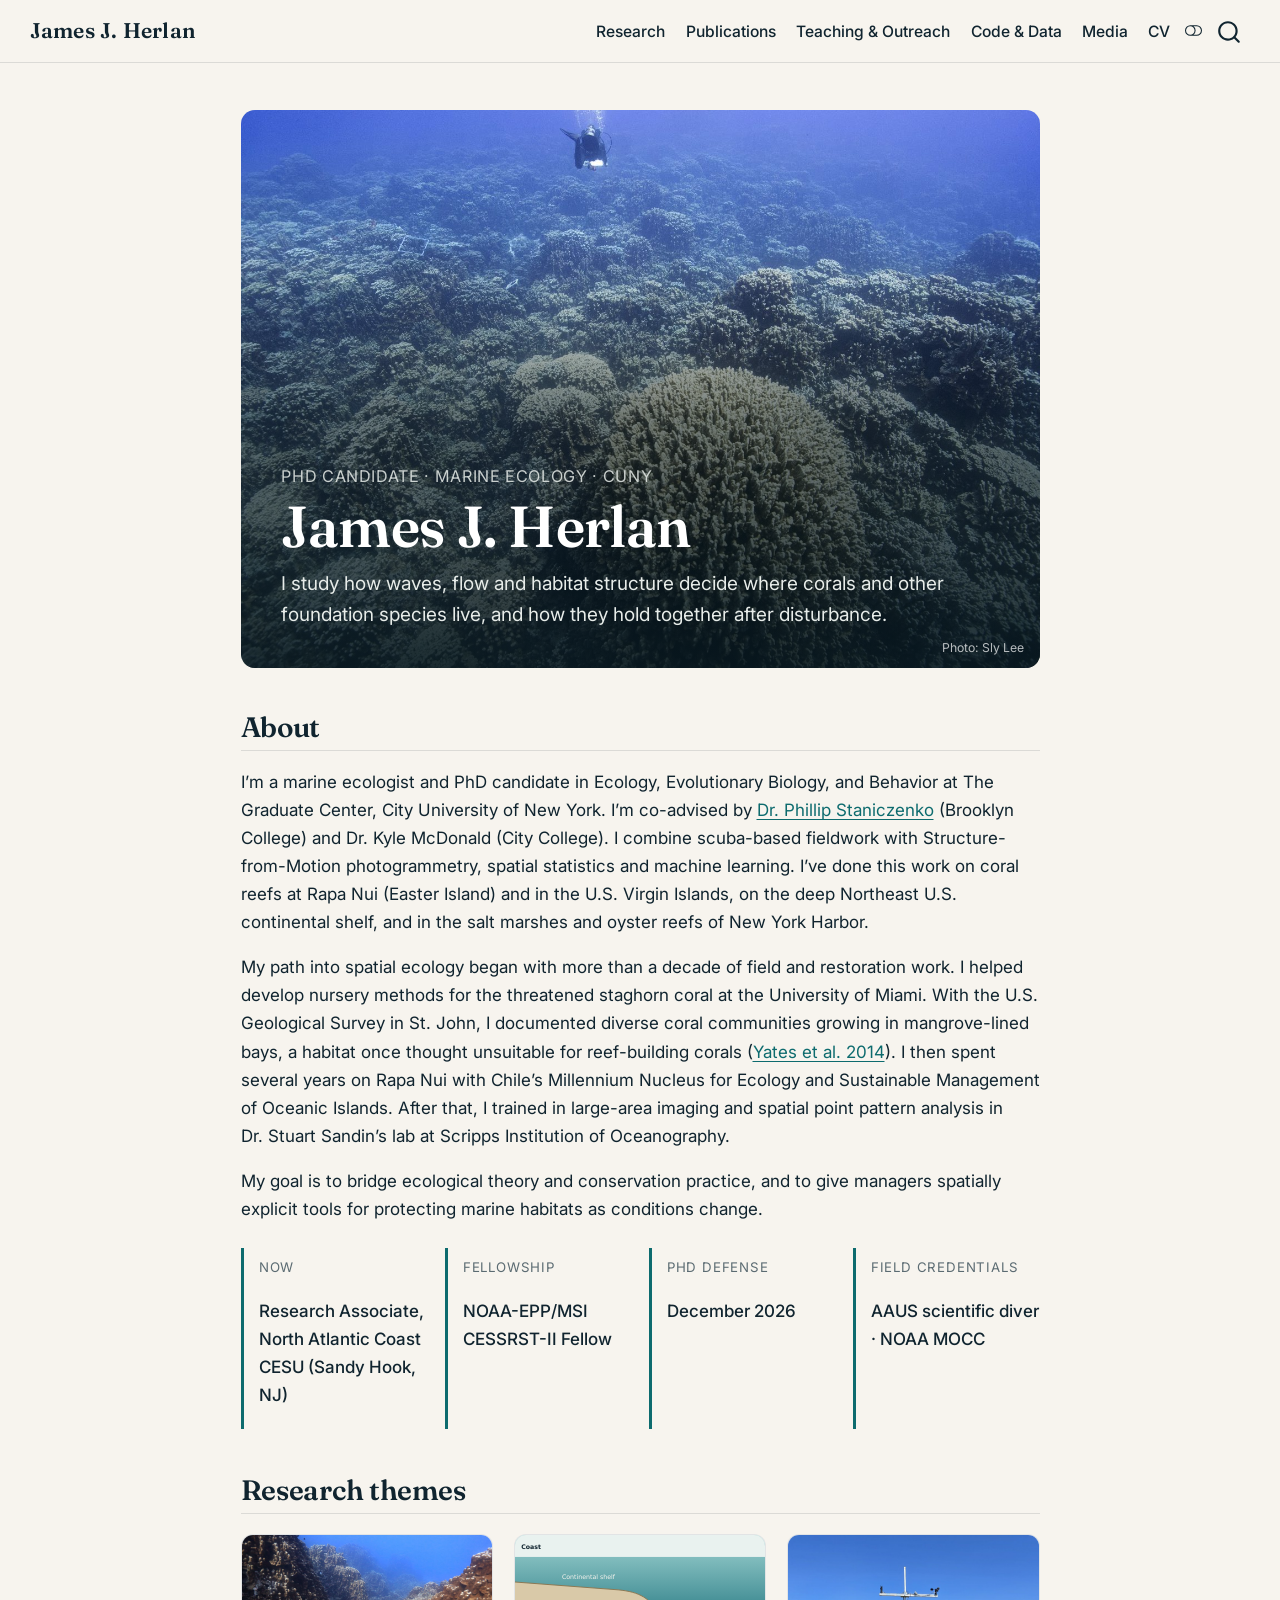
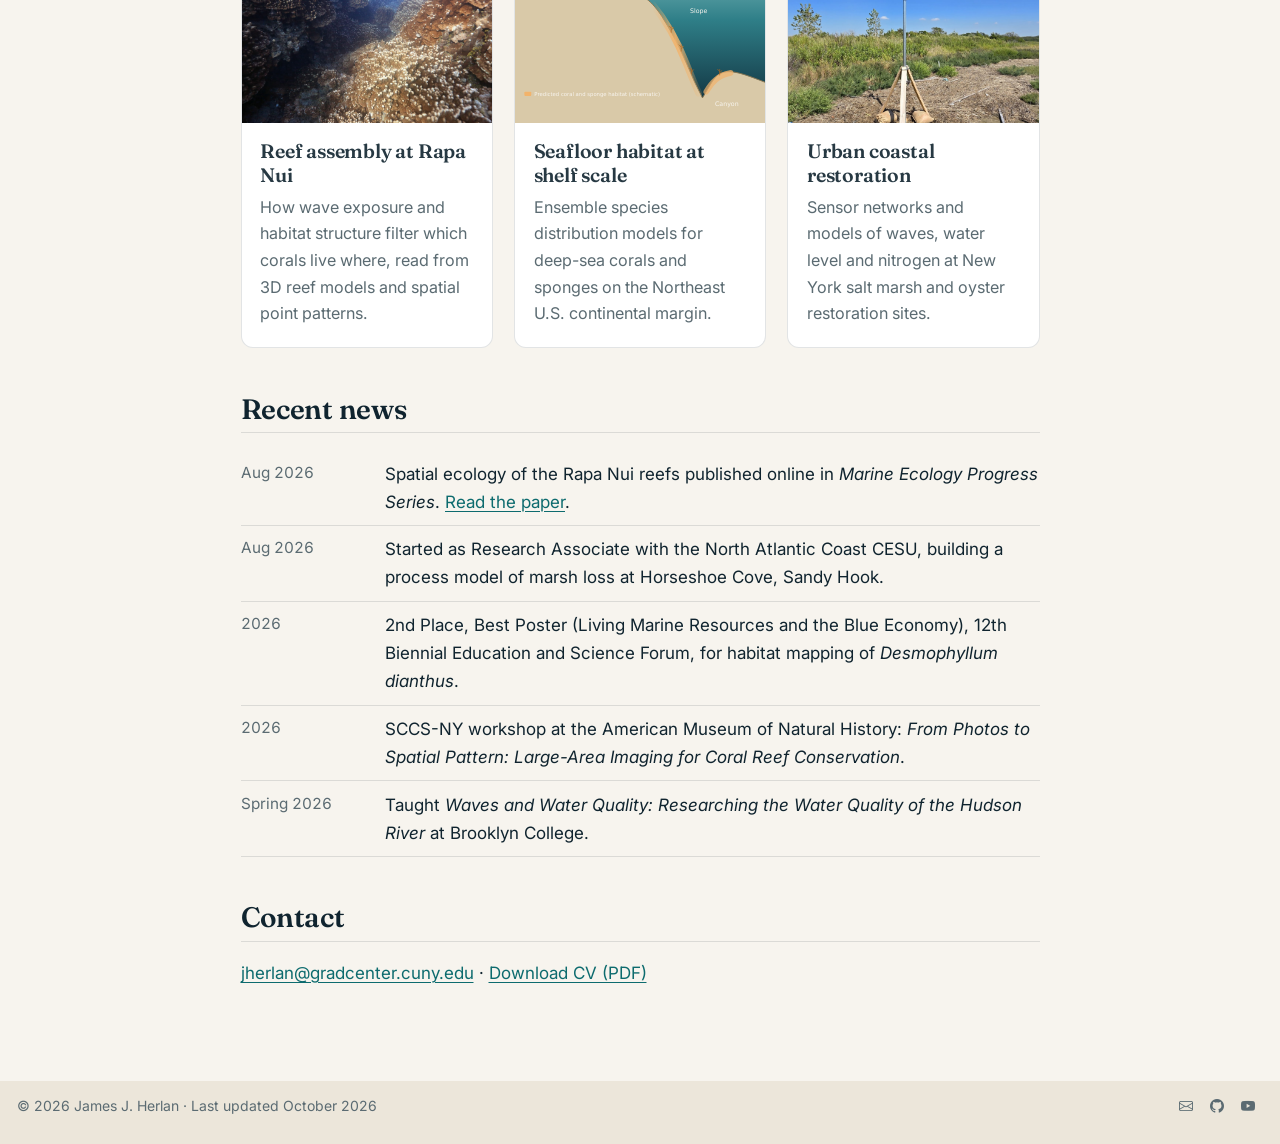
==== index.html @ 5a849c11 "Built site for gh-pages" ====
<!DOCTYPE html>
<html xmlns="http://www.w3.org/1999/xhtml" lang="en" xml:lang="en"><head>

<meta charset="utf-8">
<meta name="generator" content="quarto-1.10.19">

<meta name="viewport" content="width=device-width, initial-scale=1.0, user-scalable=yes">

<meta name="description" content="Marine ecologist studying how waves, flow and habitat structure shape coral reefs, deep-sea habitats and urban coastal wetlands.">

<title>James J. Herlan · Marine Ecologist – James J. Herlan</title>
<style>
/* Default styles provided by pandoc.
** See https://pandoc.org/MANUAL.html#variables-for-html for config info.
*/
span.smallcaps{font-variant: small-caps;}
div.columns{display: flex; gap: 1.5em;}
div.column{flex: auto;}
@media screen {
div.columns{gap: min(4vw, 1.5em);}
div.column{overflow-x: auto;}
}
div.hanging-indent{margin-left: 1.5em; text-indent: -1.5em;}
ul.task-list{list-style: none;}
ul.task-list li input[type="checkbox"] {
  width: 0.8em;
  margin: 0 0.8em 0.2em -1em; /* quarto-specific, see https://github.com/quarto-dev/quarto-cli/issues/4556 */ 
  vertical-align: middle;
}
</style>


<script src="site_libs/quarto-nav/quarto-nav.js"></script>
<script src="site_libs/quarto-nav/headroom.min.js"></script>
<script src="site_libs/clipboard/clipboard.min.js"></script>
<script src="site_libs/quarto-search/autocomplete.umd.js"></script>
<script src="site_libs/quarto-search/fuse.min.js"></script>
<script src="site_libs/quarto-search/quarto-search.js"></script>
<meta name="quarto:offset" content="./">
<link href="./images/favicon.svg" rel="icon" type="image/svg+xml">
<script src="site_libs/quarto-html/quarto.js" type="module"></script>
<script src="site_libs/quarto-html/tabsets/tabsets.js" type="module"></script>
<script src="site_libs/quarto-html/popper.min.js"></script>
<script src="site_libs/quarto-html/tippy.umd.min.js"></script>
<link href="site_libs/quarto-html/tippy.css" rel="stylesheet">
<link href="site_libs/quarto-html/quarto-syntax-highlighting-bf27225e3a48a9273f3daa8f8e829971.css" rel="stylesheet" class="quarto-color-scheme" id="quarto-text-highlighting-styles">
<link href="site_libs/quarto-html/quarto-syntax-highlighting-dark-b626d73c4c936ccc3cb08be7d45d1df6.css" rel="stylesheet" class="quarto-color-scheme quarto-color-alternate" id="quarto-text-highlighting-styles">
<link href="site_libs/quarto-html/quarto-syntax-highlighting-bf27225e3a48a9273f3daa8f8e829971.css" rel="stylesheet" class="quarto-color-scheme-extra" id="quarto-text-highlighting-styles">
<script src="site_libs/bootstrap/bootstrap.min.js"></script>
<link href="site_libs/bootstrap/bootstrap-icons.css" rel="stylesheet">
<link href="site_libs/bootstrap/bootstrap-66bb5d68e27d8b947c7dd1c1042e4fb3.min.css" rel="stylesheet" append-hash="true" class="quarto-color-scheme" id="quarto-bootstrap" data-mode="light">
<link href="site_libs/bootstrap/bootstrap-dark-da26f081cedbf6d9f08b63f6b59253fc.min.css" rel="stylesheet" append-hash="true" class="quarto-color-scheme quarto-color-alternate" id="quarto-bootstrap" data-mode="dark">
<link href="site_libs/bootstrap/bootstrap-66bb5d68e27d8b947c7dd1c1042e4fb3.min.css" rel="stylesheet" append-hash="true" class="quarto-color-scheme-extra" id="quarto-bootstrap" data-mode="light">
<script id="quarto-search-options" type="application/json">{
  "location": "navbar",
  "copy-button": false,
  "collapse-after": 3,
  "panel-placement": "end",
  "type": "overlay",
  "limit": 50,
  "keyboard-shortcut": [
    "f",
    "/",
    "s"
  ],
  "show-item-context": false,
  "language": {
    "search-no-results-text": "No results",
    "search-matching-documents-text": "matching documents",
    "search-copy-link-title": "Copy link to search",
    "search-hide-matches-text": "Hide additional matches",
    "search-more-match-text": "more match in this document",
    "search-more-matches-text": "more matches in this document",
    "search-clear-button-title": "Clear",
    "search-text-placeholder": "",
    "search-detached-cancel-button-title": "Cancel",
    "search-submit-button-title": "Submit",
    "search-label": "Search"
  }
}</script>
<style>html{ scroll-behavior: smooth; }</style>


<link rel="stylesheet" href="styles/site.css">
<meta property="og:title" content="James J. Herlan · Marine Ecologist">
<meta property="og:description" content="Marine ecologist studying how waves, flow and habitat structure shape coral reefs, deep-sea habitats and urban coastal wetlands.">
<meta property="og:image" content="https://jjherlan.github.io/images/reef-diver.jpg">
<meta property="og:site_name" content="James J. Herlan">
<meta name="twitter:title" content="James J. Herlan · Marine Ecologist">
<meta name="twitter:description" content="Marine ecologist studying how waves, flow and habitat structure shape coral reefs, deep-sea habitats and urban coastal wetlands.">
<meta name="twitter:image" content="https://jjherlan.github.io/images/reef-slope.jpg">
<meta name="twitter:image:alt" content="Massive Porites and branching Pocillopora corals on a reef slope.">
<meta name="twitter:card" content="summary_large_image">
</head>

<body class="nav-fixed fullcontent quarto-light"><script id="quarto-html-before-body" type="application/javascript">
    const toggleBodyColorMode = (bsSheetEl) => {
      const mode = bsSheetEl.getAttribute("data-mode");
      const bodyEl = window.document.querySelector("body");
      if (mode === "dark") {
        bodyEl.classList.add("quarto-dark");
        bodyEl.classList.remove("quarto-light");
      } else {
        bodyEl.classList.add("quarto-light");
        bodyEl.classList.remove("quarto-dark");
      }
    }
    const toggleBodyColorPrimary = () => {
      const bsSheetEl = window.document.querySelector("link#quarto-bootstrap:not([rel=disabled-stylesheet])");
      if (bsSheetEl) {
        toggleBodyColorMode(bsSheetEl);
      }
    }
    const setColorSchemeToggle = (alternate) => {
      const toggles = window.document.querySelectorAll('.quarto-color-scheme-toggle');
      for (let i=0; i < toggles.length; i++) {
        const toggle = toggles[i];
        if (toggle) {
          if (alternate) {
            toggle.classList.add("alternate");
          } else {
            toggle.classList.remove("alternate");
          }
        }
      }
    };
    const toggleColorMode = (alternate) => {
      // Switch the stylesheets
      const primaryStylesheets = window.document.querySelectorAll('link.quarto-color-scheme:not(.quarto-color-alternate)');
      const alternateStylesheets = window.document.querySelectorAll('link.quarto-color-scheme.quarto-color-alternate');
      manageTransitions('#quarto-margin-sidebar .nav-link', false);
      if (alternate) {
        // note: dark is layered on light, we don't disable primary!
        enableStylesheet(alternateStylesheets);
        for (const sheetNode of alternateStylesheets) {
          if (sheetNode.id === "quarto-bootstrap") {
            toggleBodyColorMode(sheetNode);
          }
        }
      } else {
        disableStylesheet(alternateStylesheets);
        enableStylesheet(primaryStylesheets)
        toggleBodyColorPrimary();
      }
      manageTransitions('#quarto-margin-sidebar .nav-link', true);
      // Switch the toggles
      setColorSchemeToggle(alternate)
      // Hack to workaround the fact that safari doesn't
      // properly recolor the scrollbar when toggling (#1455)
      if (navigator.userAgent.indexOf('Safari') > 0 && navigator.userAgent.indexOf('Chrome') == -1) {
        manageTransitions("body", false);
        window.scrollTo(0, 1);
        setTimeout(() => {
          window.scrollTo(0, 0);
          manageTransitions("body", true);
        }, 40);
      }
    }
    const disableStylesheet = (stylesheets) => {
      for (let i=0; i < stylesheets.length; i++) {
        const stylesheet = stylesheets[i];
        stylesheet.rel = 'disabled-stylesheet';
      }
    }
    const enableStylesheet = (stylesheets) => {
      for (let i=0; i < stylesheets.length; i++) {
        const stylesheet = stylesheets[i];
        if(stylesheet.rel !== 'stylesheet') { // for Chrome, which will still FOUC without this check
          stylesheet.rel = 'stylesheet';
        }
      }
    }
    const manageTransitions = (selector, allowTransitions) => {
      const els = window.document.querySelectorAll(selector);
      for (let i=0; i < els.length; i++) {
        const el = els[i];
        if (allowTransitions) {
          el.classList.remove('notransition');
        } else {
          el.classList.add('notransition');
        }
      }
    }
    const isFileUrl = () => {
      return window.location.protocol === 'file:';
    }
    const hasAlternateSentinel = () => {
      let styleSentinel = getColorSchemeSentinel();
      if (styleSentinel !== null) {
        return styleSentinel === "alternate";
      } else {
        return false;
      }
    }
    const setStyleSentinel = (alternate) => {
      const value = alternate ? "alternate" : "default";
      if (!isFileUrl()) {
        window.localStorage.setItem("quarto-color-scheme", value);
      } else {
        localAlternateSentinel = value;
      }
    }
    const getColorSchemeSentinel = () => {
      if (!isFileUrl()) {
        const storageValue = window.localStorage.getItem("quarto-color-scheme");
        return storageValue != null ? storageValue : localAlternateSentinel;
      } else {
        return localAlternateSentinel;
      }
    }
    const toggleGiscusIfUsed = (isAlternate, darkModeDefault) => {
      const baseTheme = document.querySelector('#giscus-base-theme')?.value ?? 'light';
      const alternateTheme = document.querySelector('#giscus-alt-theme')?.value ?? 'dark';
      let newTheme = '';
      if(authorPrefersDark) {
        newTheme = isAlternate ? baseTheme : alternateTheme;
      } else {
        newTheme = isAlternate ? alternateTheme : baseTheme;
      }
      const changeGiscusTheme = () => {
        // From: https://github.com/giscus/giscus/issues/336
        const sendMessage = (message) => {
          const iframe = document.querySelector('iframe.giscus-frame');
          if (!iframe) return;
          iframe.contentWindow.postMessage({ giscus: message }, 'https://giscus.app');
        }
        sendMessage({
          setConfig: {
            theme: newTheme
          }
        });
      }
      const isGiscussLoaded = window.document.querySelector('iframe.giscus-frame') !== null;
      if (isGiscussLoaded) {
        changeGiscusTheme();
      }
    };
    const authorPrefersDark = false;
    const queryPrefersDark = window.matchMedia('(prefers-color-scheme: dark)');
    const darkModeDefault = queryPrefersDark.matches;
      document.querySelector('link#quarto-text-highlighting-styles.quarto-color-scheme-extra').rel = 'disabled-stylesheet';
      document.querySelector('link#quarto-bootstrap.quarto-color-scheme-extra').rel = 'disabled-stylesheet';
    let localAlternateSentinel = darkModeDefault ? 'alternate' : 'default';
    // Dark / light mode switch
    window.quartoToggleColorScheme = () => {
      // Read the current dark / light value
      let toAlternate = !hasAlternateSentinel();
      toggleColorMode(toAlternate);
      setStyleSentinel(toAlternate);
      toggleGiscusIfUsed(toAlternate, darkModeDefault);
      window.dispatchEvent(new Event('resize'));
    };
    queryPrefersDark.addEventListener("change", e => {
      if(window.localStorage.getItem("quarto-color-scheme") !== null)
        return;
      const alternate = e.matches
      toggleColorMode(alternate);
      localAlternateSentinel = e.matches ? 'alternate' : 'default'; // this is used alongside local storage!
      toggleGiscusIfUsed(alternate, darkModeDefault);
    });
    // Switch to dark mode if need be
    if (hasAlternateSentinel()) {
      toggleColorMode(true);
    } else {
      toggleColorMode(false);
    }
  </script>

<div id="quarto-search-results"></div>
  <header id="quarto-header" class="headroom fixed-top">
    <nav class="navbar navbar-expand-lg " data-bs-theme="dark">
      <div class="navbar-container container-fluid">
      <div class="navbar-brand-container mx-auto">
    <a class="navbar-brand" href="./index.html">
    <span class="navbar-title">James J. Herlan</span>
    </a>
  </div>
            <div id="quarto-search" class="" title="Search"></div>
          <button class="navbar-toggler" type="button" data-bs-toggle="collapse" data-bs-target="#navbarCollapse" aria-controls="navbarCollapse" role="menu" aria-expanded="false" aria-label="Toggle navigation" onclick="if (window.quartoToggleHeadroom) { window.quartoToggleHeadroom(); }">
  <span class="navbar-toggler-icon"></span>
</button>
          <div class="collapse navbar-collapse" id="navbarCollapse">
            <ul class="navbar-nav navbar-nav-scroll me-auto">
</ul>
            <ul class="navbar-nav navbar-nav-scroll ms-auto">
  <li class="nav-item">
    <a class="nav-link" href="./research.html"> 
<span class="menu-text">Research</span></a>
  </li>  
  <li class="nav-item">
    <a class="nav-link" href="./publications.html"> 
<span class="menu-text">Publications</span></a>
  </li>  
  <li class="nav-item">
    <a class="nav-link" href="./teaching.html"> 
<span class="menu-text">Teaching &amp; Outreach</span></a>
  </li>  
  <li class="nav-item">
    <a class="nav-link" href="./code.html"> 
<span class="menu-text">Code &amp; Data</span></a>
  </li>  
  <li class="nav-item">
    <a class="nav-link" href="./media.html"> 
<span class="menu-text">Media</span></a>
  </li>  
  <li class="nav-item">
    <a class="nav-link" href="./cv.html"> 
<span class="menu-text">CV</span></a>
  </li>  
</ul>
          </div> <!-- /navcollapse -->
            <div class="quarto-navbar-tools">
  <a href="" class="quarto-color-scheme-toggle quarto-navigation-tool  px-1" onclick="window.quartoToggleColorScheme(); return false;" title="Toggle dark mode"><i class="bi"></i></a>
</div>
      </div> <!-- /container-fluid -->
    </nav>
</header>
<!-- content -->
<div id="quarto-content" class="quarto-container page-columns page-rows-contents page-layout-article page-navbar">
<!-- sidebar -->
<!-- margin-sidebar -->
    
<!-- main -->
<main class="content" id="quarto-document-content"><header id="title-block-header" class="quarto-title-block"></header>





<div class="hero" style="background-image: url('images/reef-diver.jpg');" role="img" aria-label="A diver swims above a shallow coral reef with a large coral colony in the foreground.">
<div class="hero-text">
<p><span class="role">PhD Candidate · Marine Ecology · CUNY</span></p>
<section id="james-j.-herlan" class="level1">
<h1>James J. Herlan</h1>
<p>I study how waves, flow and habitat structure decide where corals and other foundation species live, and how they hold together after disturbance.</p>
</section>
</div>
<p><span class="hero-credit">Photo: Sly Lee</span></p>
</div>
<section id="about" class="level2">
<h2 data-anchor-id="about">About</h2>
<p>I’m a marine ecologist and PhD candidate in Ecology, Evolutionary Biology, and Behavior at The Graduate Center, City University of New York. I’m co-advised by <a href="https://staniczenkoresearch.net">Dr.&nbsp;Phillip Staniczenko</a> (Brooklyn College) and Dr.&nbsp;Kyle McDonald (City College). I combine scuba-based fieldwork with Structure-from-Motion photogrammetry, spatial statistics and machine learning. I’ve done this work on coral reefs at Rapa Nui (Easter Island) and in the U.S. Virgin Islands, on the deep Northeast U.S. continental shelf, and in the salt marshes and oyster reefs of New York Harbor.</p>
<p>My path into spatial ecology began with more than a decade of field and restoration work. I helped develop nursery methods for the threatened staghorn coral at the University of Miami. With the U.S. Geological Survey in St.&nbsp;John, I documented diverse coral communities growing in mangrove-lined bays, a habitat once thought unsuitable for reef-building corals (<a href="https://doi.org/10.5194/bg-11-4321-2014">Yates et al.&nbsp;2014</a>). I then spent several years on Rapa Nui with Chile’s Millennium Nucleus for Ecology and Sustainable Management of Oceanic Islands. After that, I trained in large-area imaging and spatial point pattern analysis in Dr.&nbsp;Stuart Sandin’s lab at Scripps Institution of Oceanography.</p>
<p>My goal is to bridge ecological theory and conservation practice, and to give managers spatially explicit tools for protecting marine habitats as conditions change.</p>
<div class="facts">
<div class="fact">
<p><span class="k">Now</span></p>
<p><span class="v">Research Associate, North Atlantic Coast CESU (Sandy Hook, NJ)</span></p>
</div>
<div class="fact">
<p><span class="k">Fellowship</span></p>
<p><span class="v">NOAA-EPP/MSI CESSRST-II Fellow</span></p>
</div>
<div class="fact">
<p><span class="k">PhD defense</span></p>
<p><span class="v">December 2026</span></p>
</div>
<div class="fact">
<p><span class="k">Field credentials</span></p>
<p><span class="v">AAUS scientific diver · NOAA MOCC</span></p>
</div>
</div>
</section>
<section id="research-themes" class="level2">
<h2 data-anchor-id="research-themes">Research themes</h2>
<div class="theme-grid">
  <a class="theme-card" href="research.html#reef-assembly-at-rapa-nui">
    <img src="images/reef-slope.jpg" alt="Massive Porites and branching Pocillopora corals on a reef slope." loading="lazy">
    <div class="body"><h3>Reef assembly at Rapa Nui</h3>
    <p>How wave exposure and habitat structure filter which corals live where, read from 3D reef models and spatial point patterns.</p></div>
  </a>
  <a class="theme-card" href="research.html#seafloor-habitat-at-shelf-scale">
    <img src="images/shelf-schematic.svg" alt="Diagram of the continental shelf, slope and canyon with predicted coral and sponge habitat shaded." loading="lazy">
    <div class="body"><h3>Seafloor habitat at shelf scale</h3>
    <p>Ensemble species distribution models for deep-sea corals and sponges on the Northeast U.S. continental margin.</p></div>
  </a>
  <a class="theme-card" href="research.html#urban-coastal-restoration">
    <img src="images/saltmarsh-wind-station.jpg" alt="A wind and weather sensor station on a tripod in a salt marsh." loading="lazy">
    <div class="body"><h3>Urban coastal restoration</h3>
    <p>Sensor networks and models of waves, water level and nitrogen at New York salt marsh and oyster restoration sites.</p></div>
  </a>
</div>
</section>
<section id="recent-news" class="level2">
<h2 data-anchor-id="recent-news">Recent news</h2>
<ul class="news">
<li>
<span class="when">Aug 2026</span><span>Spatial ecology of the Rapa Nui reefs published online in <em>Marine Ecology Progress Series</em>. <a href="https://doi.org/10.3354/meps15300">Read the paper</a>.</span>
</li>
<li>
<span class="when">Aug 2026</span><span>Started as Research Associate with the North Atlantic Coast CESU, building a process model of marsh loss at Horseshoe Cove, Sandy Hook.</span>
</li>
<li>
<span class="when">2026</span><span>2nd Place, Best Poster (Living Marine Resources and the Blue Economy), 12th Biennial Education and Science Forum, for habitat mapping of <em>Desmophyllum dianthus</em>.</span>
</li>
<li>
<span class="when">2026</span><span>SCCS-NY workshop at the American Museum of Natural History: <em>From Photos to Spatial Pattern: Large-Area Imaging for Coral Reef Conservation</em>.</span>
</li>
<li>
<span class="when">Spring 2026</span><span>Taught <em>Waves and Water Quality: Researching the Water Quality of the Hudson River</em> at Brooklyn College.</span>
</li>
</ul>
</section>
<section id="contact" class="level2">
<h2 data-anchor-id="contact">Contact</h2>
<p><a href="mailto:jherlan@gradcenter.cuny.edu">jherlan@gradcenter.cuny.edu</a> · <a href="files/Herlan_CV.pdf">Download CV (PDF)</a></p>


</section>

<a onclick="window.scrollTo(0, 0); return false;" role="button" id="quarto-back-to-top"><i class="bi bi-arrow-up"></i> Back to top</a></main> <!-- /main -->
<script id="quarto-html-after-body" type="application/javascript">
  window.document.addEventListener("DOMContentLoaded", function (event) {
    // Ensure there is a toggle, if there isn't float one in the top right
    if (window.document.querySelector('.quarto-color-scheme-toggle') === null) {
      const a = window.document.createElement('a');
      a.classList.add('top-right');
      a.classList.add('quarto-color-scheme-toggle');
      a.href = "";
      a.onclick = function() { try { window.quartoToggleColorScheme(); } catch {} return false; };
      const i = window.document.createElement("i");
      i.classList.add('bi');
      a.appendChild(i);
      window.document.body.appendChild(a);
    }
    setColorSchemeToggle(hasAlternateSentinel())
    const isCodeAnnotation = (el) => {
      for (const clz of el.classList) {
        if (clz.startsWith('code-annotation-')) {                     
          return true;
        }
      }
      return false;
    }
    const onCopySuccess = function(e) {
      // button target
      const button = e.trigger;
      // don't keep focus
      button.blur();
      // flash "checked"
      button.classList.add('code-copy-button-checked');
      var currentTitle = button.getAttribute("title");
      button.setAttribute("title", "Copied!");
      let tooltip;
      if (window.bootstrap) {
        button.setAttribute("data-bs-toggle", "tooltip");
        button.setAttribute("data-bs-placement", "left");
        button.setAttribute("data-bs-title", "Copied!");
        tooltip = new bootstrap.Tooltip(button, 
          { trigger: "manual", 
            customClass: "code-copy-button-tooltip",
            offset: [0, -8]});
        tooltip.show();    
      }
      setTimeout(function() {
        if (tooltip) {
          tooltip.hide();
          button.removeAttribute("data-bs-title");
          button.removeAttribute("data-bs-toggle");
          button.removeAttribute("data-bs-placement");
        }
        button.setAttribute("title", currentTitle);
        button.classList.remove('code-copy-button-checked');
      }, 1000);
      // clear code selection
      e.clearSelection();
    }
    const getTextToCopy = function(trigger) {
      const outerScaffold = trigger.parentElement.cloneNode(true);
      const codeEl = outerScaffold.querySelector('code');
      for (const childEl of codeEl.children) {
        if (isCodeAnnotation(childEl)) {
          childEl.remove();
        }
      }
      return codeEl.innerText;
    }
    const clipboard = new window.ClipboardJS('.code-copy-button:not([data-in-quarto-modal])', {
      text: getTextToCopy
    });
    clipboard.on('success', onCopySuccess);
    if (window.document.getElementById('quarto-embedded-source-code-modal')) {
      const clipboardModal = new window.ClipboardJS('.code-copy-button[data-in-quarto-modal]', {
        text: getTextToCopy,
        container: window.document.getElementById('quarto-embedded-source-code-modal')
      });
      clipboardModal.on('success', onCopySuccess);
    }
      var localhostRegex = new RegExp(/^(?:http|https):\/\/localhost\:?[0-9]*\//);
      var mailtoRegex = new RegExp(/^mailto:/);
        var filterRegex = new RegExp("https:\/\/jjherlan\.github\.io");
      var isInternal = (href) => {
          return filterRegex.test(href) || localhostRegex.test(href) || mailtoRegex.test(href);
      }
      // Inspect non-navigation links and adorn them if external
     var links = window.document.querySelectorAll('a[href]:not(.nav-link):not(.navbar-brand):not(.toc-action):not(.sidebar-link):not(.sidebar-item-toggle):not(.pagination-link):not(.no-external):not([aria-hidden]):not(.dropdown-item):not(.quarto-navigation-tool):not(.about-link)');
      for (var i=0; i<links.length; i++) {
        const link = links[i];
        if (!isInternal(link.href)) {
          // undo the damage that might have been done by quarto-nav.js in the case of
          // links that we want to consider external
          if (link.dataset.originalHref !== undefined) {
            link.href = link.dataset.originalHref;
          }
            // target, if specified
            link.setAttribute("target", "_blank");
            if (link.getAttribute("rel") === null) {
              link.setAttribute("rel", "noopener");
            }
        }
      }
    function tippyHover(el, contentFn, onTriggerFn, onUntriggerFn) {
      const config = {
        allowHTML: true,
        maxWidth: 500,
        delay: 100,
        arrow: false,
        appendTo: function(el) {
            return el.parentElement;
        },
        interactive: true,
        interactiveBorder: 10,
        theme: 'quarto',
        placement: 'bottom-start',
      };
      if (contentFn) {
        config.content = contentFn;
      }
      if (onTriggerFn) {
        config.onTrigger = onTriggerFn;
      }
      if (onUntriggerFn) {
        config.onUntrigger = onUntriggerFn;
      }
      window.tippy(el, config); 
    }
    const noterefs = window.document.querySelectorAll('a[role="doc-noteref"]');
    for (var i=0; i<noterefs.length; i++) {
      const ref = noterefs[i];
      tippyHover(ref, function() {
        // use id or data attribute instead here
        let href = ref.getAttribute('data-footnote-href') || ref.getAttribute('href');
        try { href = new URL(href).hash; } catch {}
        const id = href.replace(/^#\/?/, "");
        const note = window.document.getElementById(id);
        if (note) {
          return note.innerHTML;
        } else {
          return "";
        }
      });
    }
    const xrefs = window.document.querySelectorAll('a.quarto-xref');
    const processXRef = (id, note) => {
      // Strip column container classes
      const stripColumnClz = (el) => {
        el.classList.remove("page-full", "page-columns");
        if (el.children) {
          for (const child of el.children) {
            stripColumnClz(child);
          }
        }
      }
      stripColumnClz(note)
      if (id === null || id.startsWith('sec-')) {
        // Special case sections, only their first couple elements
        const container = document.createElement("div");
        if (note.children && note.children.length > 2) {
          container.appendChild(note.children[0].cloneNode(true));
          for (let i = 1; i < note.children.length; i++) {
            const child = note.children[i];
            if (child.tagName === "P" && child.innerText === "") {
              continue;
            } else {
              container.appendChild(child.cloneNode(true));
              break;
            }
          }
          if (window.Quarto?.typesetMath) {
            window.Quarto.typesetMath(container);
          }
          return container.innerHTML
        } else {
          if (window.Quarto?.typesetMath) {
            window.Quarto.typesetMath(note);
          }
          return note.innerHTML;
        }
      } else {
        // Remove any anchor links if they are present
        const anchorLink = note.querySelector('a.anchorjs-link');
        if (anchorLink) {
          anchorLink.remove();
        }
        if (window.Quarto?.typesetMath) {
          window.Quarto.typesetMath(note);
        }
        if (note.classList.contains("callout")) {
          return note.outerHTML;
        } else {
          return note.innerHTML;
        }
      }
    }
    for (var i=0; i<xrefs.length; i++) {
      const xref = xrefs[i];
      tippyHover(xref, undefined, function(instance) {
        instance.disable();
        let url = xref.getAttribute('href');
        let hash = undefined; 
        if (url.startsWith('#')) {
          hash = url;
        } else {
          try { hash = new URL(url).hash; } catch {}
        }
        if (hash) {
          const id = hash.replace(/^#\/?/, "");
          const note = window.document.getElementById(id);
          if (note !== null) {
            try {
              const html = processXRef(id, note.cloneNode(true));
              instance.setContent(html);
            } finally {
              instance.enable();
              instance.show();
            }
          } else {
            // See if we can fetch this
            fetch(url.split('#')[0])
            .then(res => res.text())
            .then(html => {
              const parser = new DOMParser();
              const htmlDoc = parser.parseFromString(html, "text/html");
              const note = htmlDoc.getElementById(id);
              if (note !== null) {
                const html = processXRef(id, note);
                instance.setContent(html);
              } 
            }).finally(() => {
              instance.enable();
              instance.show();
            });
          }
        } else {
          // See if we can fetch a full url (with no hash to target)
          // This is a special case and we should probably do some content thinning / targeting
          fetch(url)
          .then(res => res.text())
          .then(html => {
            const parser = new DOMParser();
            const htmlDoc = parser.parseFromString(html, "text/html");
            const note = htmlDoc.querySelector('main.content');
            if (note !== null) {
              // This should only happen for chapter cross references
              // (since there is no id in the URL)
              // remove the first header
              if (note.children.length > 0 && note.children[0].tagName === "HEADER") {
                note.children[0].remove();
              }
              const html = processXRef(null, note);
              instance.setContent(html);
            } 
          }).finally(() => {
            instance.enable();
            instance.show();
          });
        }
      }, function(instance) {
      });
    }
        let selectedAnnoteEl;
        const selectorForAnnotation = ( cell, annotation) => {
          let cellAttr = 'data-code-cell="' + cell + '"';
          let lineAttr = 'data-code-annotation="' +  annotation + '"';
          const selector = 'span[' + cellAttr + '][' + lineAttr + ']';
          return selector;
        }
        const selectCodeLines = (annoteEl) => {
          const doc = window.document;
          const targetCell = annoteEl.getAttribute("data-target-cell");
          const targetAnnotation = annoteEl.getAttribute("data-target-annotation");
          const annoteSpan = window.document.querySelector(selectorForAnnotation(targetCell, targetAnnotation));
          const lines = annoteSpan.getAttribute("data-code-lines").split(",");
          const lineIds = lines.map((line) => {
            return targetCell + "-" + line;
          })
          let top = null;
          let height = null;
          let parent = null;
          if (lineIds.length > 0) {
              //compute the position of the single el (top and bottom and make a div)
              const el = window.document.getElementById(lineIds[0]);
              top = el.offsetTop;
              height = el.offsetHeight;
              parent = el.parentElement.parentElement;
            if (lineIds.length > 1) {
              const lastEl = window.document.getElementById(lineIds[lineIds.length - 1]);
              const bottom = lastEl.offsetTop + lastEl.offsetHeight;
              height = bottom - top;
            }
            if (top !== null && height !== null && parent !== null) {
              // cook up a div (if necessary) and position it 
              let div = window.document.getElementById("code-annotation-line-highlight");
              if (div === null) {
                div = window.document.createElement("div");
                div.setAttribute("id", "code-annotation-line-highlight");
                div.style.position = 'absolute';
                parent.appendChild(div);
              }
              div.style.top = top - 2 + "px";
              div.style.height = height + 4 + "px";
              div.style.left = 0;
              let gutterDiv = window.document.getElementById("code-annotation-line-highlight-gutter");
              if (gutterDiv === null) {
                gutterDiv = window.document.createElement("div");
                gutterDiv.setAttribute("id", "code-annotation-line-highlight-gutter");
                gutterDiv.style.position = 'absolute';
                const codeCell = window.document.getElementById(targetCell);
                const gutter = codeCell.querySelector('.code-annotation-gutter');
                gutter.appendChild(gutterDiv);
              }
              gutterDiv.style.top = top - 2 + "px";
              gutterDiv.style.height = height + 4 + "px";
            }
            selectedAnnoteEl = annoteEl;
          }
        };
        const unselectCodeLines = () => {
          const elementsIds = ["code-annotation-line-highlight", "code-annotation-line-highlight-gutter"];
          elementsIds.forEach((elId) => {
            const div = window.document.getElementById(elId);
            if (div) {
              div.remove();
            }
          });
          selectedAnnoteEl = undefined;
        };
          // Handle positioning of the toggle
      window.addEventListener(
        "resize",
        throttle(() => {
          elRect = undefined;
          if (selectedAnnoteEl) {
            selectCodeLines(selectedAnnoteEl);
          }
        }, 10)
      );
      function throttle(fn, ms) {
      let throttle = false;
      let timer;
        return (...args) => {
          if(!throttle) { // first call gets through
              fn.apply(this, args);
              throttle = true;
          } else { // all the others get throttled
              if(timer) clearTimeout(timer); // cancel #2
              timer = setTimeout(() => {
                fn.apply(this, args);
                timer = throttle = false;
              }, ms);
          }
        };
      }
        // Attach click handler to the DT
        const annoteDls = window.document.querySelectorAll('dt[data-target-cell]');
        for (const annoteDlNode of annoteDls) {
          annoteDlNode.addEventListener('click', (event) => {
            const clickedEl = event.target;
            if (clickedEl !== selectedAnnoteEl) {
              unselectCodeLines();
              const activeEl = window.document.querySelector('dt[data-target-cell].code-annotation-active');
              if (activeEl) {
                activeEl.classList.remove('code-annotation-active');
              }
              selectCodeLines(clickedEl);
              clickedEl.classList.add('code-annotation-active');
            } else {
              // Unselect the line
              unselectCodeLines();
              clickedEl.classList.remove('code-annotation-active');
            }
          });
        }
    const findCites = (el) => {
      const parentEl = el.parentElement;
      if (parentEl) {
        const cites = parentEl.dataset.cites;
        if (cites) {
          return {
            el,
            cites: cites.split(' ')
          };
        } else {
          return findCites(el.parentElement)
        }
      } else {
        return undefined;
      }
    };
    var bibliorefs = window.document.querySelectorAll('a[role="doc-biblioref"]');
    for (var i=0; i<bibliorefs.length; i++) {
      const ref = bibliorefs[i];
      const citeInfo = findCites(ref);
      if (citeInfo) {
        tippyHover(citeInfo.el, function() {
          var popup = window.document.createElement('div');
          citeInfo.cites.forEach(function(cite) {
            var citeDiv = window.document.createElement('div');
            citeDiv.classList.add('hanging-indent');
            citeDiv.classList.add('csl-entry');
            var biblioDiv = window.document.getElementById('ref-' + cite);
            if (biblioDiv) {
              citeDiv.innerHTML = biblioDiv.innerHTML;
            }
            popup.appendChild(citeDiv);
          });
          return popup.innerHTML;
        });
      }
    }
  });
  </script>
</div> <!-- /content -->
<footer class="footer">
  <div class="nav-footer">
    <div class="nav-footer-left">
<p>© 2026 James J. Herlan · Last updated October 2026</p>
</div>   
    <div class="nav-footer-center">
      &nbsp;
    </div>
    <div class="nav-footer-right">
      <ul class="footer-items list-unstyled">
    <li class="nav-item compact">
    <a class="nav-link" href="mailto:jherlan@gradcenter.cuny.edu">
      <i class="bi bi-envelope" role="img" aria-label="Email">
</i> 
    </a>
  </li>  
    <li class="nav-item compact">
    <a class="nav-link" href="https://github.com/jjherlan">
      <i class="bi bi-github" role="img" aria-label="GitHub">
</i> 
    </a>
  </li>  
    <li class="nav-item compact">
    <a class="nav-link" href="https://www.youtube.com/@jamesherlan2388">
      <i class="bi bi-youtube" role="img" aria-label="YouTube">
</i> 
    </a>
  </li>  
</ul>
    </div>
  </div>
</footer>




<script src="site_libs/quarto-html/zenscroll-min.js"></script>
</body></html>
---- site_libs/quarto-html/tippy.css ----
.tippy-box[data-animation=fade][data-state=hidden]{opacity:0}[data-tippy-root]{max-width:calc(100vw - 10px)}.tippy-box{position:relative;background-color:#333;color:#fff;border-radius:4px;font-size:14px;line-height:1.4;white-space:normal;outline:0;transition-property:transform,visibility,opacity}.tippy-box[data-placement^=top]>.tippy-arrow{bottom:0}.tippy-box[data-placement^=top]>.tippy-arrow:before{bottom:-7px;left:0;border-width:8px 8px 0;border-top-color:initial;transform-origin:center top}.tippy-box[data-placement^=bottom]>.tippy-arrow{top:0}.tippy-box[data-placement^=bottom]>.tippy-arrow:before{top:-7px;left:0;border-width:0 8px 8px;border-bottom-color:initial;transform-origin:center bottom}.tippy-box[data-placement^=left]>.tippy-arrow{right:0}.tippy-box[data-placement^=left]>.tippy-arrow:before{border-width:8px 0 8px 8px;border-left-color:initial;right:-7px;transform-origin:center left}.tippy-box[data-placement^=right]>.tippy-arrow{left:0}.tippy-box[data-placement^=right]>.tippy-arrow:before{left:-7px;border-width:8px 8px 8px 0;border-right-color:initial;transform-origin:center right}.tippy-box[data-inertia][data-state=visible]{transition-timing-function:cubic-bezier(.54,1.5,.38,1.11)}.tippy-arrow{width:16px;height:16px;color:#333}.tippy-arrow:before{content:"";position:absolute;border-color:transparent;border-style:solid}.tippy-content{position:relative;padding:5px 9px;z-index:1}
---- site_libs/quarto-html/quarto-syntax-highlighting-bf27225e3a48a9273f3daa8f8e829971.css ----
/* quarto syntax highlight colors */
:root {
  --quarto-hl-ot-color: #003B4F;
  --quarto-hl-at-color: #657422;
  --quarto-hl-ss-color: #20794D;
  --quarto-hl-an-color: #5E5E5E;
  --quarto-hl-fu-color: #4758AB;
  --quarto-hl-st-color: #20794D;
  --quarto-hl-cf-color: #003B4F;
  --quarto-hl-op-color: #5E5E5E;
  --quarto-hl-er-color: #AD0000;
  --quarto-hl-bn-color: #AD0000;
  --quarto-hl-al-color: #AD0000;
  --quarto-hl-va-color: #111111;
  --quarto-hl-bu-color: inherit;
  --quarto-hl-ex-color: inherit;
  --quarto-hl-pp-color: #AD0000;
  --quarto-hl-in-color: #5E5E5E;
  --quarto-hl-vs-color: #20794D;
  --quarto-hl-wa-color: #5E5E5E;
  --quarto-hl-do-color: #5E5E5E;
  --quarto-hl-im-color: #00769E;
  --quarto-hl-ch-color: #20794D;
  --quarto-hl-dt-color: #AD0000;
  --quarto-hl-fl-color: #AD0000;
  --quarto-hl-co-color: #5E5E5E;
  --quarto-hl-cv-color: #5E5E5E;
  --quarto-hl-cn-color: #8f5902;
  --quarto-hl-sc-color: #5E5E5E;
  --quarto-hl-dv-color: #AD0000;
  --quarto-hl-kw-color: #003B4F;
}

/* other quarto variables */
:root {
  --quarto-font-monospace: SFMono-Regular, Menlo, Monaco, Consolas, "Liberation Mono", "Courier New", monospace;
}

/* syntax highlight based on Pandoc's rules */
pre > code.sourceCode > span {
  color: #003B4F;
}

code.sourceCode > span {
  color: #003B4F;
}

div.sourceCode,
div.sourceCode pre.sourceCode {
  color: #003B4F;
}

/* Normal */
code span {
  color: #003B4F;
}

/* Alert */
code span.al {
  color: #AD0000;
  font-style: inherit;
}

/* Annotation */
code span.an {
  color: #5E5E5E;
  font-style: inherit;
}

/* Attribute */
code span.at {
  color: #657422;
  font-style: inherit;
}

/* BaseN */
code span.bn {
  color: #AD0000;
  font-style: inherit;
}

/* BuiltIn */
code span.bu {
  font-style: inherit;
}

/* ControlFlow */
code span.cf {
  color: #003B4F;
  font-weight: bold;
  font-style: inherit;
}

/* Char */
code span.ch {
  color: #20794D;
  font-style: inherit;
}

/* Constant */
code span.cn {
  color: #8f5902;
  font-style: inherit;
}

/* Comment */
code span.co {
  color: #5E5E5E;
  font-style: inherit;
}

/* CommentVar */
code span.cv {
  color: #5E5E5E;
  font-style: italic;
}

/* Documentation */
code span.do {
  color: #5E5E5E;
  font-style: italic;
}

/* DataType */
code span.dt {
  color: #AD0000;
  font-style: inherit;
}

/* DecVal */
code span.dv {
  color: #AD0000;
  font-style: inherit;
}

/* Error */
code span.er {
  color: #AD0000;
  font-style: inherit;
}

/* Extension */
code span.ex {
  font-style: inherit;
}

/* Float */
code span.fl {
  color: #AD0000;
  font-style: inherit;
}

/* Function */
code span.fu {
  color: #4758AB;
  font-style: inherit;
}

/* Import */
code span.im {
  color: #00769E;
  font-style: inherit;
}

/* Information */
code span.in {
  color: #5E5E5E;
  font-style: inherit;
}

/* Keyword */
code span.kw {
  color: #003B4F;
  font-weight: bold;
  font-style: inherit;
}

/* Operator */
code span.op {
  color: #5E5E5E;
  font-style: inherit;
}

/* Other */
code span.ot {
  color: #003B4F;
  font-style: inherit;
}

/* Preprocessor */
code span.pp {
  color: #AD0000;
  font-style: inherit;
}

/* SpecialChar */
code span.sc {
  color: #5E5E5E;
  font-style: inherit;
}

/* SpecialString */
code span.ss {
  color: #20794D;
  font-style: inherit;
}

/* String */
code span.st {
  color: #20794D;
  font-style: inherit;
}

/* Variable */
code span.va {
  color: #111111;
  font-style: inherit;
}

/* VerbatimString */
code span.vs {
  color: #20794D;
  font-style: inherit;
}

/* Warning */
code span.wa {
  color: #5E5E5E;
  font-style: italic;
}

.prevent-inlining {
  content: "</";
}

/*# sourceMappingURL=8be38f48d34c45af72792cbd699585e7.css.map */
---- site_libs/quarto-html/quarto-syntax-highlighting-dark-b626d73c4c936ccc3cb08be7d45d1df6.css ----
/* quarto syntax highlight colors */
:root {
  --quarto-hl-al-color: #f07178;
  --quarto-hl-an-color: #d4d0ab;
  --quarto-hl-at-color: #00e0e0;
  --quarto-hl-bn-color: #d4d0ab;
  --quarto-hl-bu-color: #abe338;
  --quarto-hl-ch-color: #abe338;
  --quarto-hl-co-color: #f8f8f2;
  --quarto-hl-cv-color: #ffd700;
  --quarto-hl-cn-color: #ffd700;
  --quarto-hl-cf-color: #ffa07a;
  --quarto-hl-dt-color: #ffa07a;
  --quarto-hl-dv-color: #d4d0ab;
  --quarto-hl-do-color: #f8f8f2;
  --quarto-hl-er-color: #f07178;
  --quarto-hl-ex-color: #00e0e0;
  --quarto-hl-fl-color: #d4d0ab;
  --quarto-hl-fu-color: #ffa07a;
  --quarto-hl-im-color: #abe338;
  --quarto-hl-in-color: #d4d0ab;
  --quarto-hl-kw-color: #ffa07a;
  --quarto-hl-op-color: #ffa07a;
  --quarto-hl-ot-color: #00e0e0;
  --quarto-hl-pp-color: #dcc6e0;
  --quarto-hl-re-color: #00e0e0;
  --quarto-hl-sc-color: #abe338;
  --quarto-hl-ss-color: #abe338;
  --quarto-hl-st-color: #abe338;
  --quarto-hl-va-color: #00e0e0;
  --quarto-hl-vs-color: #abe338;
  --quarto-hl-wa-color: #dcc6e0;
}

/* other quarto variables */
:root {
  --quarto-font-monospace: SFMono-Regular, Menlo, Monaco, Consolas, "Liberation Mono", "Courier New", monospace;
}

/* syntax highlight based on Pandoc's rules */
pre > code.sourceCode > span {
  color: #f8f8f2;
}

code.sourceCode > span {
  color: #f8f8f2;
}

div.sourceCode,
div.sourceCode pre.sourceCode {
  color: #f8f8f2;
}

/* Normal */
code span {
  color: #f8f8f2;
}

/* Alert */
code span.al {
  color: #f07178;
}

/* Annotation */
code span.an {
  color: #d4d0ab;
}

/* Attribute */
code span.at {
  color: #00e0e0;
}

/* BaseN */
code span.bn {
  color: #d4d0ab;
}

/* BuiltIn */
code span.bu {
  color: #abe338;
}

/* ControlFlow */
code span.cf {
  font-weight: bold;
  color: #ffa07a;
}

/* Char */
code span.ch {
  color: #abe338;
}

/* Constant */
code span.cn {
  color: #ffd700;
}

/* Comment */
code span.co {
  font-style: italic;
  color: #f8f8f2;
}

/* CommentVar */
code span.cv {
  color: #ffd700;
}

/* Documentation */
code span.do {
  color: #f8f8f2;
}

/* DataType */
code span.dt {
  color: #ffa07a;
}

/* DecVal */
code span.dv {
  color: #d4d0ab;
}

/* Error */
code span.er {
  color: #f07178;
  text-decoration: underline;
}

/* Extension */
code span.ex {
  font-weight: bold;
  color: #00e0e0;
}

/* Float */
code span.fl {
  color: #d4d0ab;
}

/* Function */
code span.fu {
  color: #ffa07a;
}

/* Import */
code span.im {
  color: #abe338;
}

/* Information */
code span.in {
  color: #d4d0ab;
}

/* Keyword */
code span.kw {
  font-weight: bold;
  color: #ffa07a;
}

/* Operator */
code span.op {
  color: #ffa07a;
}

/* Other */
code span.ot {
  color: #00e0e0;
}

/* Preprocessor */
code span.pp {
  color: #dcc6e0;
}

/* RegionMarker */
code span.re {
  background-color: #f8f8f2;
  color: #00e0e0;
}

/* SpecialChar */
code span.sc {
  color: #abe338;
}

/* SpecialString */
code span.ss {
  color: #abe338;
}

/* String */
code span.st {
  color: #abe338;
}

/* Variable */
code span.va {
  color: #00e0e0;
}

/* VerbatimString */
code span.vs {
  color: #abe338;
}

/* Warning */
code span.wa {
  color: #dcc6e0;
}

.prevent-inlining {
  content: "</";
}

/*# sourceMappingURL=a269c63e8167c3ae395728e86feb0848.css.map */
---- site_libs/quarto-html/quarto-syntax-highlighting-bf27225e3a48a9273f3daa8f8e829971.css ----
/* quarto syntax highlight colors */
:root {
  --quarto-hl-ot-color: #003B4F;
  --quarto-hl-at-color: #657422;
  --quarto-hl-ss-color: #20794D;
  --quarto-hl-an-color: #5E5E5E;
  --quarto-hl-fu-color: #4758AB;
  --quarto-hl-st-color: #20794D;
  --quarto-hl-cf-color: #003B4F;
  --quarto-hl-op-color: #5E5E5E;
  --quarto-hl-er-color: #AD0000;
  --quarto-hl-bn-color: #AD0000;
  --quarto-hl-al-color: #AD0000;
  --quarto-hl-va-color: #111111;
  --quarto-hl-bu-color: inherit;
  --quarto-hl-ex-color: inherit;
  --quarto-hl-pp-color: #AD0000;
  --quarto-hl-in-color: #5E5E5E;
  --quarto-hl-vs-color: #20794D;
  --quarto-hl-wa-color: #5E5E5E;
  --quarto-hl-do-color: #5E5E5E;
  --quarto-hl-im-color: #00769E;
  --quarto-hl-ch-color: #20794D;
  --quarto-hl-dt-color: #AD0000;
  --quarto-hl-fl-color: #AD0000;
  --quarto-hl-co-color: #5E5E5E;
  --quarto-hl-cv-color: #5E5E5E;
  --quarto-hl-cn-color: #8f5902;
  --quarto-hl-sc-color: #5E5E5E;
  --quarto-hl-dv-color: #AD0000;
  --quarto-hl-kw-color: #003B4F;
}

/* other quarto variables */
:root {
  --quarto-font-monospace: SFMono-Regular, Menlo, Monaco, Consolas, "Liberation Mono", "Courier New", monospace;
}

/* syntax highlight based on Pandoc's rules */
pre > code.sourceCode > span {
  color: #003B4F;
}

code.sourceCode > span {
  color: #003B4F;
}

div.sourceCode,
div.sourceCode pre.sourceCode {
  color: #003B4F;
}

/* Normal */
code span {
  color: #003B4F;
}

/* Alert */
code span.al {
  color: #AD0000;
  font-style: inherit;
}

/* Annotation */
code span.an {
  color: #5E5E5E;
  font-style: inherit;
}

/* Attribute */
code span.at {
  color: #657422;
  font-style: inherit;
}

/* BaseN */
code span.bn {
  color: #AD0000;
  font-style: inherit;
}

/* BuiltIn */
code span.bu {
  font-style: inherit;
}

/* ControlFlow */
code span.cf {
  color: #003B4F;
  font-weight: bold;
  font-style: inherit;
}

/* Char */
code span.ch {
  color: #20794D;
  font-style: inherit;
}

/* Constant */
code span.cn {
  color: #8f5902;
  font-style: inherit;
}

/* Comment */
code span.co {
  color: #5E5E5E;
  font-style: inherit;
}

/* CommentVar */
code span.cv {
  color: #5E5E5E;
  font-style: italic;
}

/* Documentation */
code span.do {
  color: #5E5E5E;
  font-style: italic;
}

/* DataType */
code span.dt {
  color: #AD0000;
  font-style: inherit;
}

/* DecVal */
code span.dv {
  color: #AD0000;
  font-style: inherit;
}

/* Error */
code span.er {
  color: #AD0000;
  font-style: inherit;
}

/* Extension */
code span.ex {
  font-style: inherit;
}

/* Float */
code span.fl {
  color: #AD0000;
  font-style: inherit;
}

/* Function */
code span.fu {
  color: #4758AB;
  font-style: inherit;
}

/* Import */
code span.im {
  color: #00769E;
  font-style: inherit;
}

/* Information */
code span.in {
  color: #5E5E5E;
  font-style: inherit;
}

/* Keyword */
code span.kw {
  color: #003B4F;
  font-weight: bold;
  font-style: inherit;
}

/* Operator */
code span.op {
  color: #5E5E5E;
  font-style: inherit;
}

/* Other */
code span.ot {
  color: #003B4F;
  font-style: inherit;
}

/* Preprocessor */
code span.pp {
  color: #AD0000;
  font-style: inherit;
}

/* SpecialChar */
code span.sc {
  color: #5E5E5E;
  font-style: inherit;
}

/* SpecialString */
code span.ss {
  color: #20794D;
  font-style: inherit;
}

/* String */
code span.st {
  color: #20794D;
  font-style: inherit;
}

/* Variable */
code span.va {
  color: #111111;
  font-style: inherit;
}

/* VerbatimString */
code span.vs {
  color: #20794D;
  font-style: inherit;
}

/* Warning */
code span.wa {
  color: #5E5E5E;
  font-style: italic;
}

.prevent-inlining {
  content: "</";
}

/*# sourceMappingURL=8be38f48d34c45af72792cbd699585e7.css.map */
---- styles/site.css ----
/* Layout and components shared by light and dark themes */

body { background: var(--sand); }

.navbar { border-bottom: 1px solid var(--rule); }
.navbar-title { font-family: "Fraunces", Georgia, serif; font-weight: 600; letter-spacing: 0.01em; }
.navbar .nav-link { font-size: 0.92rem; font-weight: 500; }

h1, h2, h3 { letter-spacing: -0.01em; }
h2 { margin-top: 2.6rem; padding-bottom: 0.35rem; border-bottom: 1px solid var(--rule); }
.title { font-size: clamp(2rem, 4vw, 2.8rem); }
.lead-text { font-size: 1.15rem; color: var(--muted); max-width: 46rem; }

/* ---------- Home hero ---------- */
.hero {
  position: relative;
  min-height: 62vh;
  border-radius: 14px;
  overflow: hidden;
  display: flex;
  align-items: flex-end;
  background: #0b2230 center/cover no-repeat;
  margin: 0.5rem 0 2.5rem;
}
.hero::after {
  content: "";
  position: absolute; inset: 0;
  background: linear-gradient(180deg, rgba(8,24,32,0) 25%, rgba(8,24,32,0.55) 55%, rgba(8,24,32,0.9) 100%);
}
.hero-text { position: relative; z-index: 1; padding: 2.2rem 2.4rem; color: #f4f1ea; max-width: 46rem; }
.hero-text h1 { color: #fff; font-size: clamp(2.2rem, 5vw, 3.4rem); margin: 0 0 0.4rem; border: 0; }
.hero-text p { font-size: 1.12rem; margin: 0; color: #e7ece9; }
.hero-text .role { font-size: 0.95rem; letter-spacing: 0.04em; text-transform: uppercase; opacity: 0.85; margin-bottom: 0.6rem; }
.hero-credit { position: absolute; z-index: 1; right: 0.9rem; bottom: 0.6rem; font-size: 0.72rem; color: rgba(255,255,255,0.7); }

/* ---------- Cards ---------- */
.theme-grid { display: grid; grid-template-columns: repeat(auto-fit, minmax(240px, 1fr)); gap: 1.25rem; margin: 1.2rem 0 1rem; }
.theme-card {
  background: var(--card); border: 1px solid var(--rule); border-radius: 12px; overflow: hidden;
  display: flex; flex-direction: column; text-decoration: none !important; color: inherit !important;
  transition: transform .15s ease, box-shadow .15s ease;
}
.theme-card:hover { transform: translateY(-2px); box-shadow: 0 8px 22px rgba(0,0,0,0.08); }
.theme-card img { width: 100%; aspect-ratio: 4 / 3; object-fit: cover; margin: 0; }
.theme-card .body { padding: 1rem 1.1rem 1.2rem; }
.theme-card h3 { font-size: 1.15rem; margin: 0 0 0.4rem; }
.theme-card p { font-size: 0.95rem; color: var(--muted); margin: 0; }

/* ---------- Quick facts / news ---------- */
.facts { display: grid; grid-template-columns: repeat(auto-fit, minmax(150px, 1fr)); gap: 1rem; margin: 1.5rem 0; }
.fact { border-left: 3px solid var(--tide); padding: 0.2rem 0 0.2rem 0.9rem; }
.fact .k { font-size: 0.78rem; text-transform: uppercase; letter-spacing: 0.06em; color: var(--muted); }
.fact .v { font-weight: 500; }

.news { list-style: none; padding: 0; }
.news li { display: grid; grid-template-columns: 7.5rem 1fr; gap: 1rem; padding: 0.55rem 0; border-bottom: 1px solid var(--rule); }
.news .when { color: var(--muted); font-size: 0.9rem; font-variant-numeric: tabular-nums; }

/* ---------- Research sections ---------- */
.theme-section { display: grid; grid-template-columns: minmax(0, 1.5fr) minmax(0, 1fr); gap: 2rem; align-items: start; margin: 1.2rem 0 1rem; }
.theme-section img { border-radius: 10px; width: 100%; }
.theme-section .caption { font-size: 0.82rem; color: var(--muted); margin-top: 0.35rem; }
.callout-future { background: var(--card); border: 1px solid var(--rule); border-left: 4px solid var(--tide); border-radius: 10px; padding: 1.2rem 1.4rem; margin: 1.5rem 0; }
.tags { margin-top: 0.6rem; }
.tag { display: inline-block; font-size: 0.78rem; padding: 0.12rem 0.55rem; border-radius: 999px; border: 1px solid var(--rule); color: var(--muted); margin: 0 0.3rem 0.3rem 0; }

/* ---------- Publications ---------- */
.pubs { list-style: none; padding: 0; }
.pubs li { padding: 0.75rem 0; border-bottom: 1px solid var(--rule); }
.pubs .yr { display: inline-block; min-width: 3.2rem; font-weight: 600; color: var(--tide); font-variant-numeric: tabular-nums; }
.pubs .ttl { font-weight: 500; }
.pubs .meta { color: var(--muted); font-size: 0.93rem; }
.pubs .doi { font-size: 0.88rem; }
.status { font-size: 0.75rem; text-transform: uppercase; letter-spacing: 0.05em; padding: 0.08rem 0.45rem; border-radius: 4px; background: var(--shell); color: var(--muted); margin-left: 0.3rem; }

/* ---------- Gallery / media ---------- */
.gallery { display: grid; grid-template-columns: repeat(auto-fill, minmax(220px, 1fr)); gap: 0.8rem; }
.gallery figure { margin: 0; }
.gallery img { width: 100%; aspect-ratio: 1 / 1; object-fit: cover; border-radius: 8px; margin: 0; }
.gallery figcaption { font-size: 0.8rem; color: var(--muted); margin-top: 0.3rem; line-height: 1.35; }
.video-grid { display: grid; grid-template-columns: repeat(auto-fit, minmax(300px, 1fr)); gap: 1.2rem; }
.video-grid iframe { width: 100%; aspect-ratio: 16 / 9; border: 0; border-radius: 10px; }
.video-grid p { font-size: 0.9rem; color: var(--muted); margin-top: 0.35rem; }

/* ---------- CV ---------- */
.cv-frame { width: 100%; height: 85vh; border: 1px solid var(--rule); border-radius: 10px; }
.btn-tide { display: inline-block; background: var(--tide); color: #fff !important; padding: 0.5rem 1.1rem; border-radius: 8px; text-decoration: none !important; font-weight: 500; }

.two-col { display: grid; grid-template-columns: 1fr 1fr; gap: 2rem; }

@media (max-width: 760px) {
  .theme-section, .two-col { grid-template-columns: 1fr; gap: 1rem; }
  .hero { min-height: 70vh; }
  .hero-text { padding: 1.4rem 1.2rem 2.2rem; }
  .hero-text .role { font-size: 0.78rem; }
  .hero-credit { bottom: auto; top: 0.6rem; }
  .news li { grid-template-columns: 1fr; gap: 0.1rem; }
  .cv-frame { height: 70vh; }
}
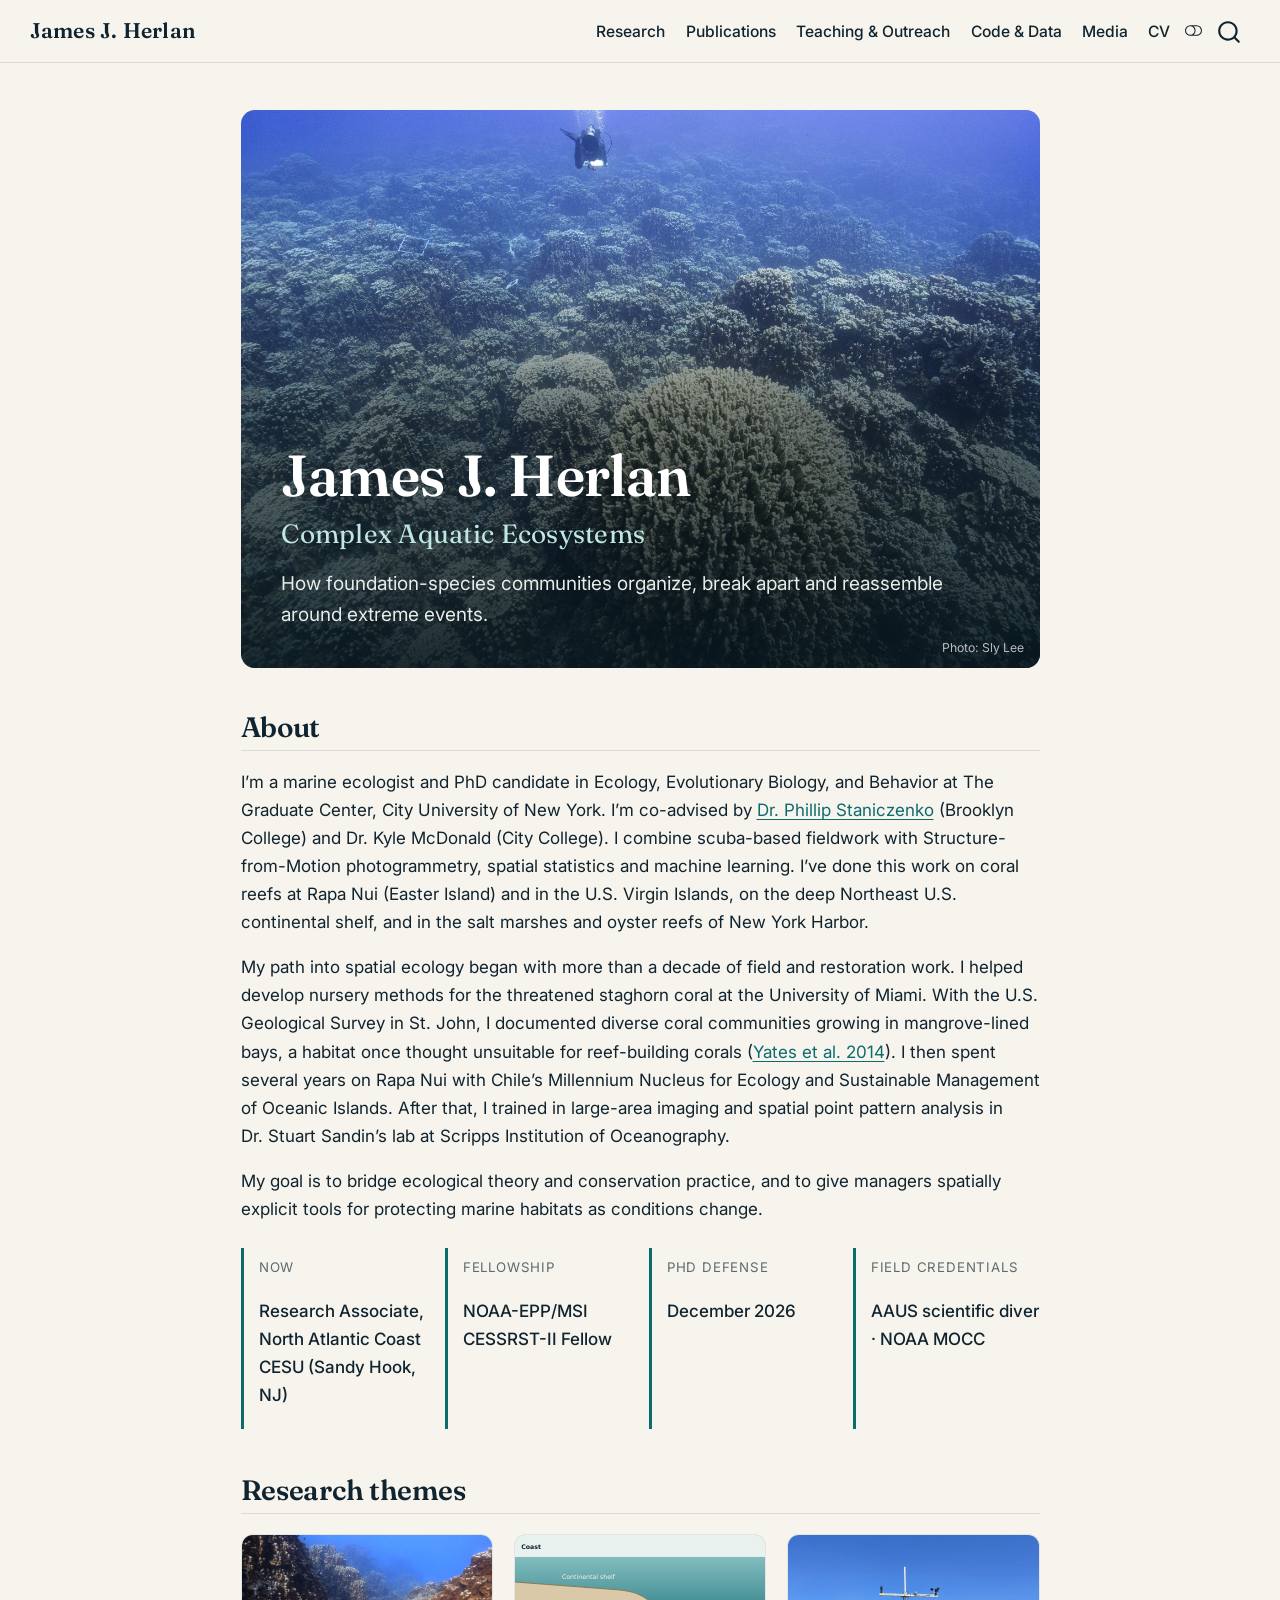
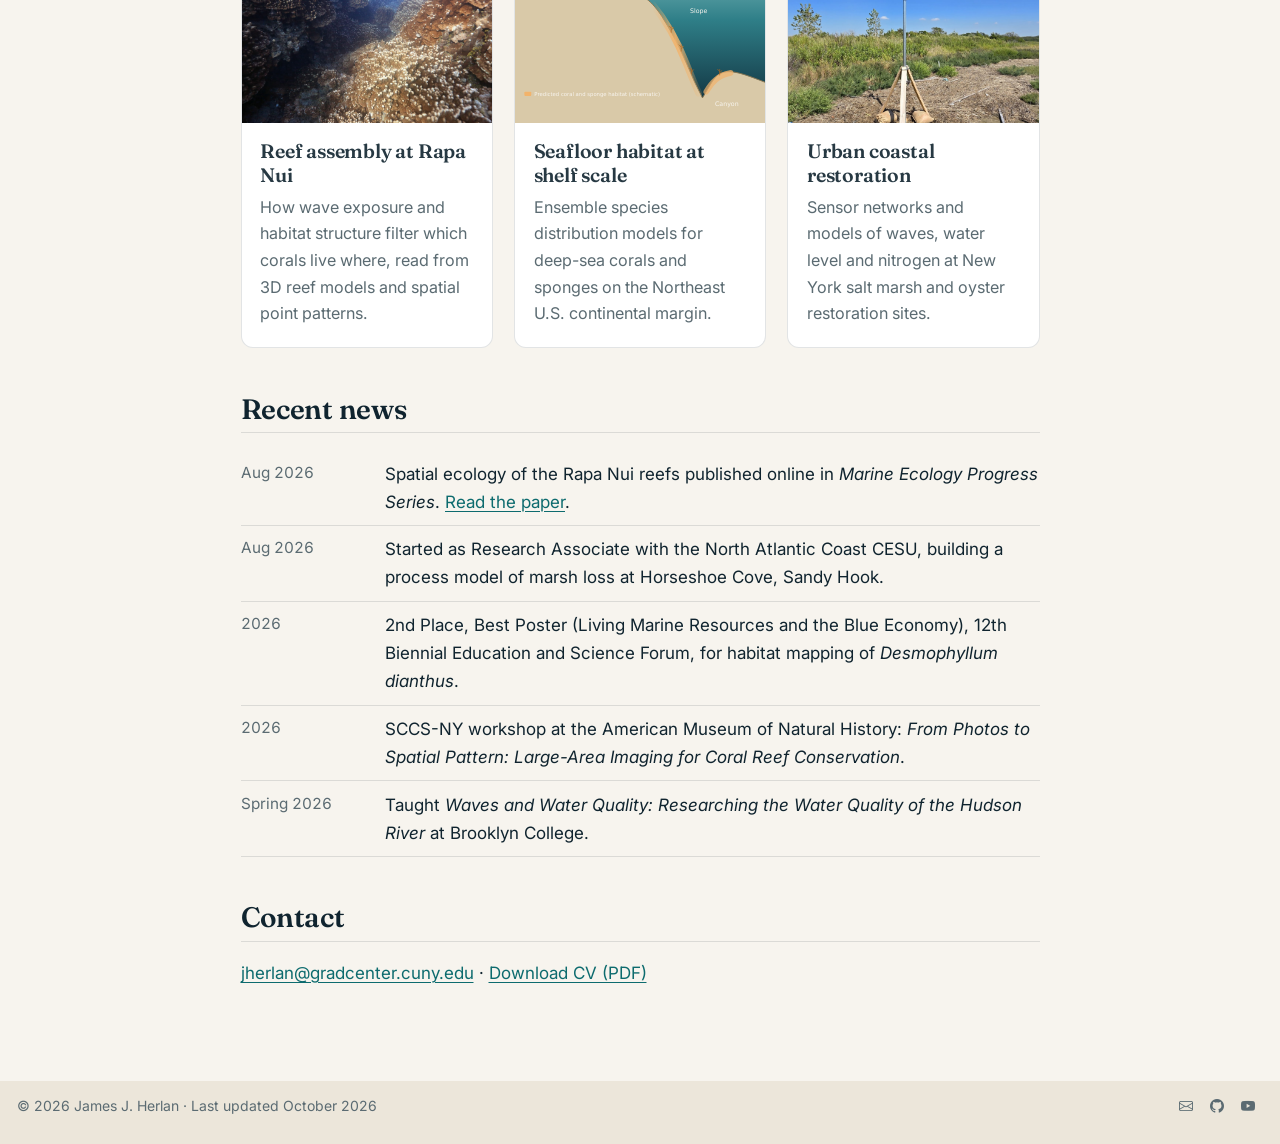
==== commit 43de9cc2: "Built site for gh-pages" ====
--- a/index.html
+++ b/index.html
@@ -6,9 +6,9 @@
 
 <meta name="viewport" content="width=device-width, initial-scale=1.0, user-scalable=yes">
 
-<meta name="description" content="Marine ecologist studying how waves, flow and habitat structure shape coral reefs, deep-sea habitats and urban coastal wetlands.">
-
-<title>James J. Herlan · Marine Ecologist – James J. Herlan</title>
+<meta name="description" content="Complex Aquatic Ecosystems: how foundation-species communities organize, break apart and reassemble around extreme events.">
+
+<title>James J. Herlan · Complex Aquatic Ecosystems – James J. Herlan</title>
 <style>
 /* Default styles provided by pandoc.
 ** See https://pandoc.org/MANUAL.html#variables-for-html for config info.
@@ -48,9 +48,9 @@
 <link href="site_libs/quarto-html/quarto-syntax-highlighting-bf27225e3a48a9273f3daa8f8e829971.css" rel="stylesheet" class="quarto-color-scheme-extra" id="quarto-text-highlighting-styles">
 <script src="site_libs/bootstrap/bootstrap.min.js"></script>
 <link href="site_libs/bootstrap/bootstrap-icons.css" rel="stylesheet">
-<link href="site_libs/bootstrap/bootstrap-66bb5d68e27d8b947c7dd1c1042e4fb3.min.css" rel="stylesheet" append-hash="true" class="quarto-color-scheme" id="quarto-bootstrap" data-mode="light">
-<link href="site_libs/bootstrap/bootstrap-dark-da26f081cedbf6d9f08b63f6b59253fc.min.css" rel="stylesheet" append-hash="true" class="quarto-color-scheme quarto-color-alternate" id="quarto-bootstrap" data-mode="dark">
-<link href="site_libs/bootstrap/bootstrap-66bb5d68e27d8b947c7dd1c1042e4fb3.min.css" rel="stylesheet" append-hash="true" class="quarto-color-scheme-extra" id="quarto-bootstrap" data-mode="light">
+<link href="site_libs/bootstrap/bootstrap-4995d220564330cc428f97568db1d78e.min.css" rel="stylesheet" append-hash="true" class="quarto-color-scheme" id="quarto-bootstrap" data-mode="light">
+<link href="site_libs/bootstrap/bootstrap-dark-8c39c5db3395a95e699b9a64133fe088.min.css" rel="stylesheet" append-hash="true" class="quarto-color-scheme quarto-color-alternate" id="quarto-bootstrap" data-mode="dark">
+<link href="site_libs/bootstrap/bootstrap-4995d220564330cc428f97568db1d78e.min.css" rel="stylesheet" append-hash="true" class="quarto-color-scheme-extra" id="quarto-bootstrap" data-mode="light">
 <script id="quarto-search-options" type="application/json">{
   "location": "navbar",
   "copy-button": false,
@@ -82,12 +82,12 @@
 
 
 <link rel="stylesheet" href="styles/site.css">
-<meta property="og:title" content="James J. Herlan · Marine Ecologist">
-<meta property="og:description" content="Marine ecologist studying how waves, flow and habitat structure shape coral reefs, deep-sea habitats and urban coastal wetlands.">
+<meta property="og:title" content="James J. Herlan · Complex Aquatic Ecosystems">
+<meta property="og:description" content="Complex Aquatic Ecosystems: how foundation-species communities organize, break apart and reassemble around extreme events.">
 <meta property="og:image" content="https://jjherlan.github.io/images/reef-diver.jpg">
 <meta property="og:site_name" content="James J. Herlan">
-<meta name="twitter:title" content="James J. Herlan · Marine Ecologist">
-<meta name="twitter:description" content="Marine ecologist studying how waves, flow and habitat structure shape coral reefs, deep-sea habitats and urban coastal wetlands.">
+<meta name="twitter:title" content="James J. Herlan · Complex Aquatic Ecosystems">
+<meta name="twitter:description" content="Complex Aquatic Ecosystems: how foundation-species communities organize, break apart and reassemble around extreme events.">
 <meta name="twitter:image" content="https://jjherlan.github.io/images/reef-slope.jpg">
 <meta name="twitter:image:alt" content="Massive Porites and branching Pocillopora corals on a reef slope.">
 <meta name="twitter:card" content="summary_large_image">
@@ -329,11 +329,11 @@
 
 <div class="hero" style="background-image: url('images/reef-diver.jpg');" role="img" aria-label="A diver swims above a shallow coral reef with a large coral colony in the foreground.">
 <div class="hero-text">
-<p><span class="role">PhD Candidate · Marine Ecology · CUNY</span></p>
-<section id="james-j.-herlan" class="level1">
-<h1>James J. Herlan</h1>
-<p>I study how waves, flow and habitat structure decide where corals and other foundation species live, and how they hold together after disturbance.</p>
-</section>
+<p class="hero-name" role="heading" aria-level="1">
+James J. Herlan
+</p>
+<p><span class="lab">Complex Aquatic Ecosystems</span></p>
+<p>How foundation-species communities organize, break apart and reassemble around extreme events.</p>
 </div>
 <p><span class="hero-credit">Photo: Sly Lee</span></p>
 </div>
--- a/styles/site.css
+++ b/styles/site.css
@@ -28,8 +28,9 @@
   background: linear-gradient(180deg, rgba(8,24,32,0) 25%, rgba(8,24,32,0.55) 55%, rgba(8,24,32,0.9) 100%);
 }
 .hero-text { position: relative; z-index: 1; padding: 2.2rem 2.4rem; color: #f4f1ea; max-width: 46rem; }
-.hero-text h1 { color: #fff; font-size: clamp(2.2rem, 5vw, 3.4rem); margin: 0 0 0.4rem; border: 0; }
+.hero-text h1, .hero-text .hero-name { color: #fff; font-family: "Fraunces", Georgia, serif; font-weight: 600; line-height: 1.1; letter-spacing: -0.01em; font-size: clamp(2.2rem, 5vw, 3.4rem); margin: 0 0 0.4rem; border: 0; }
 .hero-text p { font-size: 1.12rem; margin: 0; color: #e7ece9; }
+.hero-text .lab { display: block; font-family: "Fraunces", Georgia, serif; font-size: clamp(1.2rem, 2.4vw, 1.55rem); color: #bfe6e2; margin: -0.1rem 0 0.7rem; letter-spacing: 0.01em; }
 .hero-text .role { font-size: 0.95rem; letter-spacing: 0.04em; text-transform: uppercase; opacity: 0.85; margin-bottom: 0.6rem; }
 .hero-credit { position: absolute; z-index: 1; right: 0.9rem; bottom: 0.6rem; font-size: 0.72rem; color: rgba(255,255,255,0.7); }
 
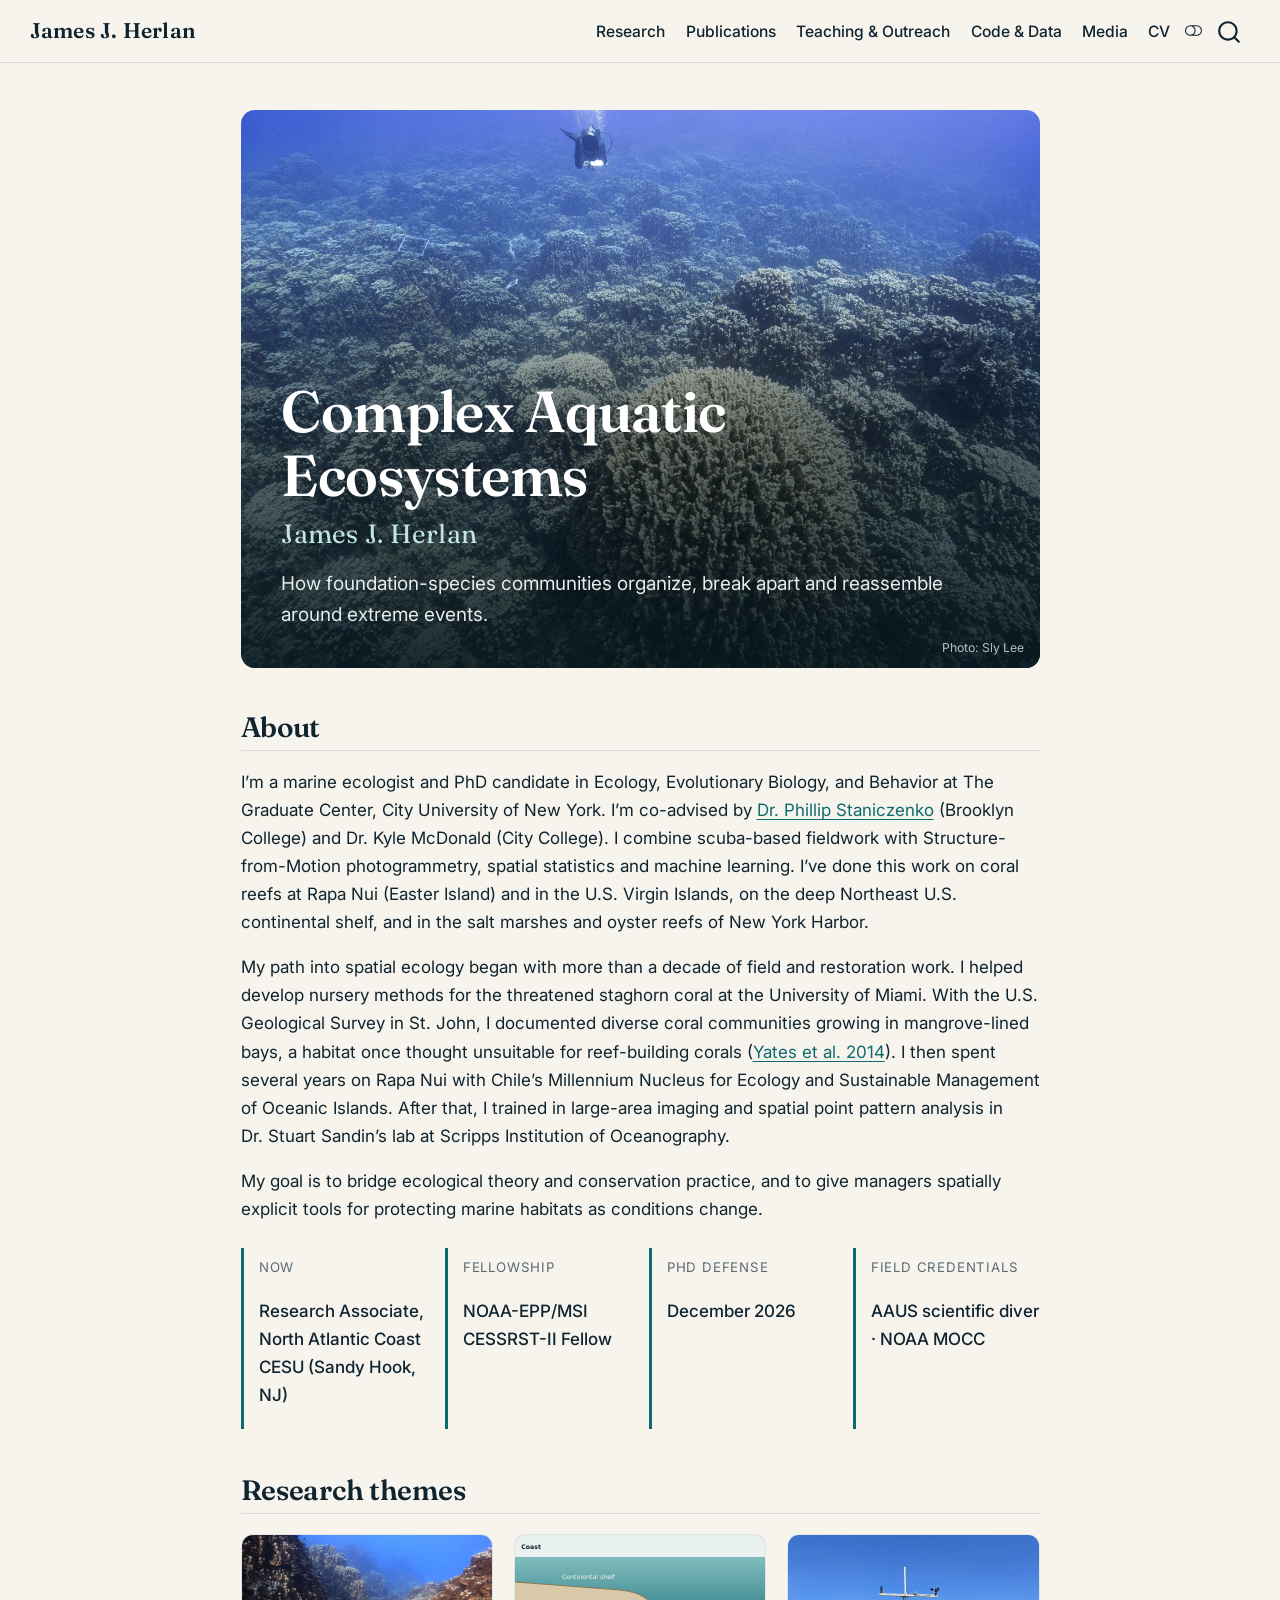
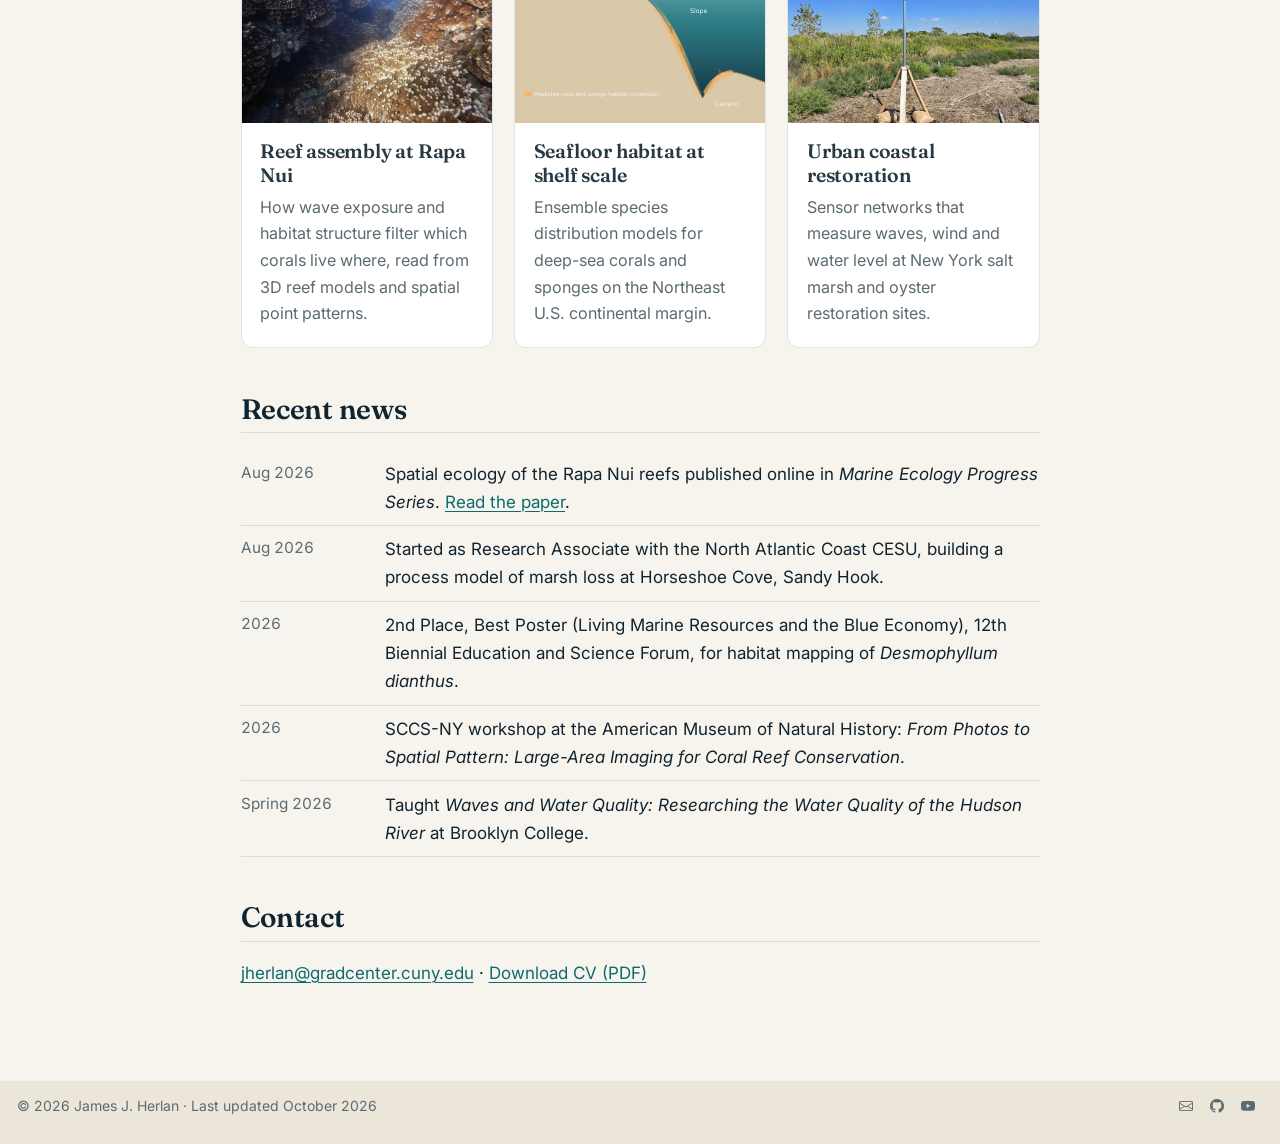
==== commit 60296b4a: "Built site for gh-pages" ====
--- a/index.html
+++ b/index.html
@@ -330,9 +330,9 @@
 <div class="hero" style="background-image: url('images/reef-diver.jpg');" role="img" aria-label="A diver swims above a shallow coral reef with a large coral colony in the foreground.">
 <div class="hero-text">
 <p class="hero-name" role="heading" aria-level="1">
-James J. Herlan
+Complex Aquatic Ecosystems
 </p>
-<p><span class="lab">Complex Aquatic Ecosystems</span></p>
+<p><span class="lab">James J. Herlan</span></p>
 <p>How foundation-species communities organize, break apart and reassemble around extreme events.</p>
 </div>
 <p><span class="hero-credit">Photo: Sly Lee</span></p>
@@ -377,7 +377,7 @@
   <a class="theme-card" href="research.html#urban-coastal-restoration">
     <img src="images/saltmarsh-wind-station.jpg" alt="A wind and weather sensor station on a tripod in a salt marsh." loading="lazy">
     <div class="body"><h3>Urban coastal restoration</h3>
-    <p>Sensor networks and models of waves, water level and nitrogen at New York salt marsh and oyster restoration sites.</p></div>
+    <p>Sensor networks that measure waves, wind and water level at New York salt marsh and oyster restoration sites.</p></div>
   </a>
 </div>
 </section>
